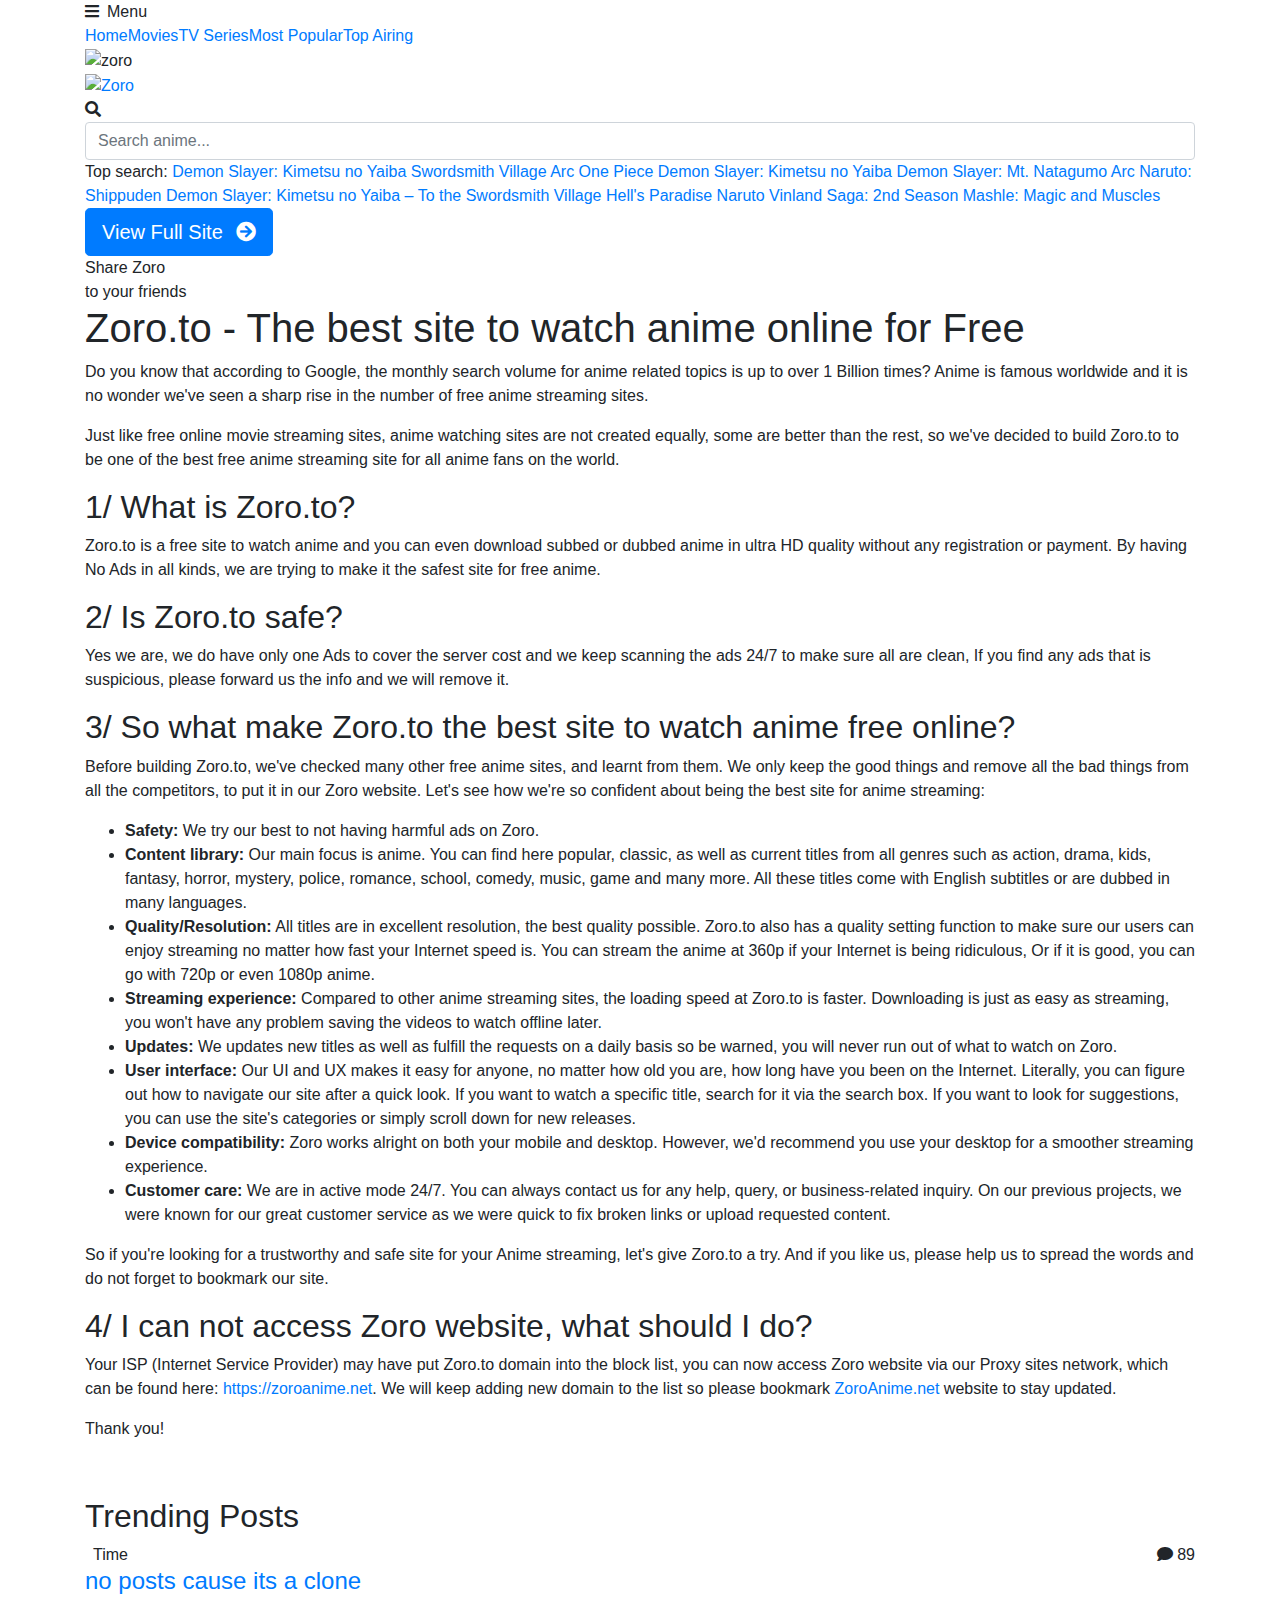
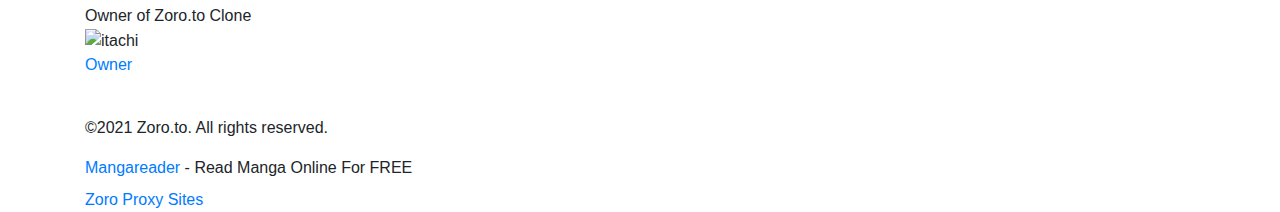
==== index.html @ 8fe85c3c "Create index.html" ====
<!DOCTYPE html>
<html lang="en"><head>
    <title>Watch Anime Online, Free Anime Streaming Online on Zoro.to Anime Website</title>
<meta http-equiv="Content-Type" content="text/html; charset=UTF-8">
<meta name="robots" content="index,follow">
<meta http-equiv="content-language" content="en">
<meta name="description" content="Zoro is a Free anime streaming website which you can watch English Subbed and Dubbed Anime online with No Account and Daily update. WATCH NOW!">
<meta name="keywords" content="anime to watch, watch anime,anime online, free anime online, online anime, anime streaming, stream anime online, english anime, english dubbed anime">
<meta property="og:type" content="website">
<meta property="og:url" content="https://zoro.to/">
<meta property="og:title" content="Watch Anime Online, Free Anime Streaming Online on Zoro.to Anime Website">
<meta property="og:image" content="https://zoro.to/images/capture.png">
<meta property="og:image:width" content="650">
<meta property="og:image:height" content="350">
<meta property="og:description" content="Zoro is a Free anime streaming website which you can watch English Subbed and Dubbed Anime online with No Account and Daily update. WATCH NOW!">
<meta name="viewport" content="width=device-width, initial-scale=1, minimum-scale=1, maximum-scale=1">
<meta name="apple-mobile-web-app-status-bar" content="#202125">
<meta name="theme-color" content="#202125">
<link rel="shortcut icon" href="/images/favicon.png?v=0.1" type="image/x-icon">
<link rel="apple-touch-icon" sizes="180x180" href="/apple-touch-icon.png">
<link rel="icon" type="image/png" sizes="32x32" href="/favicon-32x32.png">
<link rel="icon" type="image/png" sizes="16x16" href="/favicon-16x16.png">
<link rel="mask-icon" href="/safari-pinned-tab.svg" color="#5bbad5">
<meta name="msapplication-TileColor" content="#da532c">
<link rel="icon" sizes="192x192" href="/images/touch-icon-192x192.png?v=0.1">
<link rel="manifest" href="/manifest.json?v=0.2">
<!-- Google tag (gtag.js) -->
<script async="" src="https://www.googletagmanager.com/gtag/js?id=G-EQP67TWZDC"></script>
<script>
    window.dataLayer = window.dataLayer || [];
    function gtag(){dataLayer.push(arguments);}
    gtag('js', new Date());

    gtag('config', 'G-EQP67TWZDC');
</script>
<script type="application/ld+json">
    {
        "@context": "https://schema.org",
        "@type": "WebSite",
        "url": "https://zoro.to/",
        "potentialAction": {
            "@type": "SearchAction",
            "target": "https://zoro.to/search?keyword={keyword}",
            "query-input": "required name=keyword"
        }
    }
</script>
    <link rel="stylesheet" href="https://stackpath.bootstrapcdn.com/bootstrap/4.4.1/css/bootstrap.min.css">
    <link rel="stylesheet" href="https://use.fontawesome.com/releases/v5.3.1/css/all.css">
    <link rel="stylesheet" href="/css/home.css">
<script src="chrome-extension://njgehaondchbmjmajphnhlojfnbfokng/js/contentScripts/dom.js"></script><style type="text/css">
@font-face {
  font-weight: 400;
  font-style:  normal;
  font-family: circular;

  src: url('chrome-extension://liecbddmkiiihnedobmlmillhodjkdmb/fonts/CircularXXWeb-Book.woff2') format('woff2');
}

@font-face {
  font-weight: 700;
  font-style:  normal;
  font-family: circular;

  src: url('chrome-extension://liecbddmkiiihnedobmlmillhodjkdmb/fonts/CircularXXWeb-Bold.woff2') format('woff2');
}</style></head>
<body>
<div id="xwrapper">
    <!--Begin: Header-->
    <div id="xheader">
        <div class="container">
            <div id="xheader_browser">
                <div class="header-btn"><i class="fas fa-bars mr-2"></i>Menu</div>
            </div>
            <div id="xheader_menu">
                <ul class="nav header_menu-list">
                    <li class="nav-item"><a href="/home" title="Home">Home</a></li>
                    <li class="nav-item"><a href="/movie" title="Movies">Movies</a></li>
                    <li class="nav-item"><a href="/tv" title="TV Series">TV Series</a></li>
                    <li class="nav-item"><a href="/most-popular" title="Most Popular">Most Popular</a></li>
                    <li class="nav-item"><a href="/top-airing" title="Top Airing">Top Airing</a></li>
                </ul>
                <div class="clearfix"></div>
            </div>
            <div class="clearfix"></div>
        </div>
    </div>
    <!--End: Header-->
    <!--Begin: Main-->
    <div id="xmain-wrapper">
        <div id="mw-top">
            <div class="container">
                <div class="mwt-content">
                    <div class="mwt-icon"><img src="/images/zoro-min.png" alt="zoro"></div>
                    <div class="mwh-logo">
                        <a href="/home" class="mwh-logo-div">
                            <img src="/images/logo.png" alt="Zoro">
                        </a>
                        <div class="clearfix"></div>
                    </div>
                    <div id="xsearch" class="home-search">
                        <div class="search-content">
                            <form action="/search" autocomplete="off" id="search-form">
                                <div class="search-submit">
                                    <div class="search-icon btn-search"><i class="fa fa-search"></i></div>
                                </div>
                                <input type="text" class="form-control search-input" name="keyword" placeholder="Search anime..." required="">
                            </form>
                        </div>
                        <div class="xhashtag">
                            <span class="title">Top search:</span>
                            
                                <a href="/search?keyword=Demon%20Slayer%3A%20Kimetsu%20no%20Yaiba%20Swordsmith%20Village%20Arc" class="item">Demon Slayer: Kimetsu no Yaiba Swordsmith Village Arc</a>
                            
                                <a href="/search?keyword=One%20Piece" class="item">One Piece</a>
                            
                                <a href="/search?keyword=Demon%20Slayer%3A%20Kimetsu%20no%20Yaiba" class="item">Demon Slayer: Kimetsu no Yaiba</a>
                            
                                <a href="/search?keyword=Demon%20Slayer%3A%20Mt.%20Natagumo%20Arc" class="item">Demon Slayer: Mt. Natagumo Arc</a>
                            
                                <a href="/search?keyword=Naruto%3A%20Shippuden" class="item">Naruto: Shippuden</a>
                            
                                <a href="/search?keyword=Demon%20Slayer%3A%20Kimetsu%20no%20Yaiba%20%E2%80%93%20To%20the%20Swordsmith%20Village" class="item">Demon Slayer: Kimetsu no Yaiba – To the Swordsmith Village</a>
                            
                                <a href="/search?keyword=Hell's%20Paradise" class="item">Hell's Paradise</a>
                            
                                <a href="/search?keyword=Naruto" class="item">Naruto</a>
                            
                                <a href="/search?keyword=Vinland%20Saga%3A%202nd%20Season" class="item">Vinland Saga: 2nd Season</a>
                            
                                <a href="/search?keyword=Mashle%3A%20Magic%20and%20Muscles" class="item">Mashle: Magic and Muscles</a>
                            
                        </div>
                        <div class="clearfix"></div>
                    </div>
                </div>
            </div>
        </div>
        <div class="mw-body">
            <div class="container">
                <div id="action-button">
                    <a href="/home" class="btn btn-lg btn-radius btn-primary">View Full Site <i class="fas fa-arrow-circle-right ml-2"></i></a>
                </div>
                <div class="share-buttons share-buttons-detail">
                    <div class="share-buttons-block">
                        <div class="share-icon"></div>
                        <div class="sbb-title">
                            <span>Share Zoro</span>
                            <p class="mb-0">to your friends</p>
                        </div>
                        <div class="sbb-social">
                            <div class="addthis_inline_share_toolbox"></div>
                        </div>
                        <div class="clearfix"></div>
                    </div>
                </div>
                <div class="mwb-2col">
                    <div class="mwb-left">
                        <h1 class="mw-heading">Zoro.to - The best site to watch anime online for Free</h1>
                        <p>Do you know that according to Google, the monthly search volume for anime related topics is
                            up to over 1 Billion times? Anime is famous worldwide and it is no wonder we've seen a sharp
                            rise in the number of free anime streaming sites.</p>
                        <p>Just like free online movie streaming sites, anime watching sites are not created equally,
                            some are better than the rest, so we've decided to build Zoro.to to be one of the best free
                            anime streaming site for all anime fans on the world.</p>
                        <h2>1/ What is Zoro.to?</h2>
                        <p>Zoro.to is a free site to watch anime and you can even download subbed or dubbed anime in
                            ultra HD quality without any registration or payment. By having No Ads in all kinds, we are
                            trying to make it the safest site for free anime.</p>
                        <h2>2/ Is Zoro.to safe?</h2>
                        <p>Yes we are, we do have only one Ads to cover the server cost and we keep scanning the ads
                            24/7 to make sure all are clean, If you find any ads that is suspicious, please forward us
                            the info and we will remove it.</p>
                        <h2>3/ So what make Zoro.to the best site to watch anime free online?</h2>
                        <p>Before building Zoro.to, we've checked many other free anime sites, and learnt from them. We
                            only keep the good things and remove all the bad things from all the competitors, to put it
                            in our Zoro website. Let's see how we're so confident about being the best site for anime
                            streaming:</p>
                        <ul>
                            <li><strong>Safety:</strong> We try our best to not having harmful ads on Zoro.
                            </li>
                            <li><strong>Content library:</strong> Our main focus is anime. You can find here popular,
                                classic, as well as current titles from all genres such as action, drama, kids, fantasy,
                                horror, mystery, police, romance, school, comedy, music, game and many more. All these
                                titles come with English subtitles or are dubbed in many languages.
                            </li>
                            <li><strong>Quality/Resolution:</strong> All titles are in excellent resolution, the best
                                quality possible. Zoro.to also has a quality setting function to make sure our users can
                                enjoy streaming no matter how fast your Internet speed is. You can stream the anime at
                                360p if your Internet is being ridiculous, Or if it is good, you can go with 720p or
                                even 1080p anime.
                            </li>
                            <li><strong>Streaming experience:</strong> Compared to other anime streaming sites, the
                                loading speed at Zoro.to is faster. Downloading is just as easy as streaming, you won't
                                have any problem saving the videos to watch offline later.
                            </li>
                            <li><strong>Updates:</strong> We updates new titles as well as fulfill the requests on a
                                daily basis so be warned, you will never run out of what to watch on Zoro.
                            </li>
                            <li><strong>User interface:</strong> Our UI and UX makes it easy for anyone, no matter how
                                old you are, how long have you been on the Internet. Literally, you can figure out how
                                to navigate our site after a quick look. If you want to watch a specific title, search
                                for it via the search box. If you want to look for suggestions, you can use the site's
                                categories or simply scroll down for new releases.
                            </li>
                            <li><strong>Device compatibility:</strong> Zoro works alright on both your mobile and
                                desktop. However, we'd recommend you use your desktop for a smoother streaming
                                experience.
                            </li>
                            <li><strong>Customer care:</strong> We are in active mode 24/7. You can always contact us
                                for any help, query, or business-related inquiry. On our previous projects, we were
                                known for our great customer service as we were quick to fix broken links or upload
                                requested content.
                            </li>
                        </ul>
                        <p>So if you're looking for a trustworthy and safe site for your Anime streaming, let's give
                            Zoro.to a try. And if you like us, please help us to spread the words and do not forget to
                            bookmark our site.</p>
                        <h2>4/ I can not access Zoro website, what should I do?</h2>
                        <p>Your ISP (Internet Service Provider) may have put Zoro.to domain into the block list, you can
                            now access Zoro website via our Proxy sites network, which can be found here:
                            <a class="highlight" href="https://zoroanime.net" target="_blank">https://zoroanime.net</a>. We will keep adding new domain to the list so please bookmark
                            <a href="https://zoroanime.net" target="_blank">ZoroAnime.net</a> website to stay updated.</p>
                        <p>Thank you!</p>
                        <p>&nbsp;</p>
                    </div>
                    <div class="mwb-right">
                        <div class="zr-connect zr-connect-list">
                            <h2 class="heading-news">Trending Posts</h2>
                            <div class="connecting-list">
                                
<div class="item">
    <div class="gi-top d-flex justify-content-between align-items-center">
        <div class="ztag">
            
            <div class="time d-inline"><span><i class="dot mr-2"></i>Time</span></div>
        </div>
        <div class="gi-stats d-flex align-items-center">
            <div class="ml-4"><i class="fas fa-comment mr-1"></i>89</div>
        </div>
    </div>
    <h4 class="item-name"><a href="" title="do you think i like zoro or itachi more">no posts cause its a clone</a></h4>
    <div class="subject">
        <div>Owner of Zoro.to Clone</div>
    </div>
    <div class="cn-owner">
        <div class="profile-avatar">
            <img src="https://avatarfiles.alphacoders.com/336/336672.png" alt="itachi">
        </div>
        

    <a href="" target="_blank" class="user-name">Owner</a>
    

    </div>
</div>











                            </div>
                            <div class="d-block">
                                <a href="/community/board" class="btn btn-sm py-2 btn-block btn-radius btn-blank text-white" style="background-color: rgba(255,255,255,.1);">Read more</a>
                            </div>
                        </div>
                    </div>
                    <div class="clearfix"></div>
                </div>
            </div>
        </div>
    </div>
    <!--End: Main-->
    <!--Begin: Footer-->
    <div id="xfooter-about">
        <div class="container">
            <p class="copyright">©2021 Zoro.to. All rights reserved.</p>
            <p class="mb-0 mt-2"><a href="https://mangareader.to" target="_blank">Mangareader</a> - Read Manga
                Online For FREE</p>
            <p class="mb-0 mt-2"><a href="https://zoroanime.net" target="_blank" title="Zoro Proxy Sites">Zoro Proxy
                    Sites</a></p>
        </div>
    </div>
    <!--End: Footer-->
</div>
<script type="text/javascript" src="https://ajax.googleapis.com/ajax/libs/jquery/3.3.1/jquery.min.js"></script>
<script type="text/javascript" src="https://maxcdn.bootstrapcdn.com/bootstrap/4.1.3/js/bootstrap.min.js"></script>
<script type="text/javascript" src="//s7.addthis.com/js/300/addthis_widget.js#pubid=ra-6086e5df0640b767"></script>
<script>
    if ('serviceWorker' in navigator) {
        window.addEventListener('load', function () {
            navigator.serviceWorker.register('/sw.js?v=0.4');
        });
    }
    $(document).ready(function () {
        $("#xheader_browser").click(function (e) {
            $("#xheader_menu, #xheader_browser").toggleClass("active");
        });
        $('.btn-search').click(function () {
            if ($('.search-input').val().trim() !== "") {
                $('#search-form').submit();
            }
        });
    });


</body>
</html>
</script><div id="loom-companion-mv3" ext-id="liecbddmkiiihnedobmlmillhodjkdmb"><section id="shadow-host-companion"></section></div><audio class="audio-output" style="display: none;"></audio><div id="volume-booster-visusalizer">
                    <div class="sound">
                        <div class="sound-icon"></div>
                        <div class="sound-wave sound-wave_one"></div>
                        <div class="sound-wave sound-wave_two"></div>
                        <div class="sound-wave sound-wave_three"></div>
                    </div>
                    <div class="segments-box">
                        <div data-range="1-20" class="segment"><span></span></div>
                        <div data-range="21-40" class="segment"><span></span></div>
                        <div data-range="41-60" class="segment"><span></span></div>
                        <div data-range="61-80" class="segment"><span></span></div>
                        <div data-range="81-100" class="segment"><span></span></div>
                    </div>
                </div></body></html>
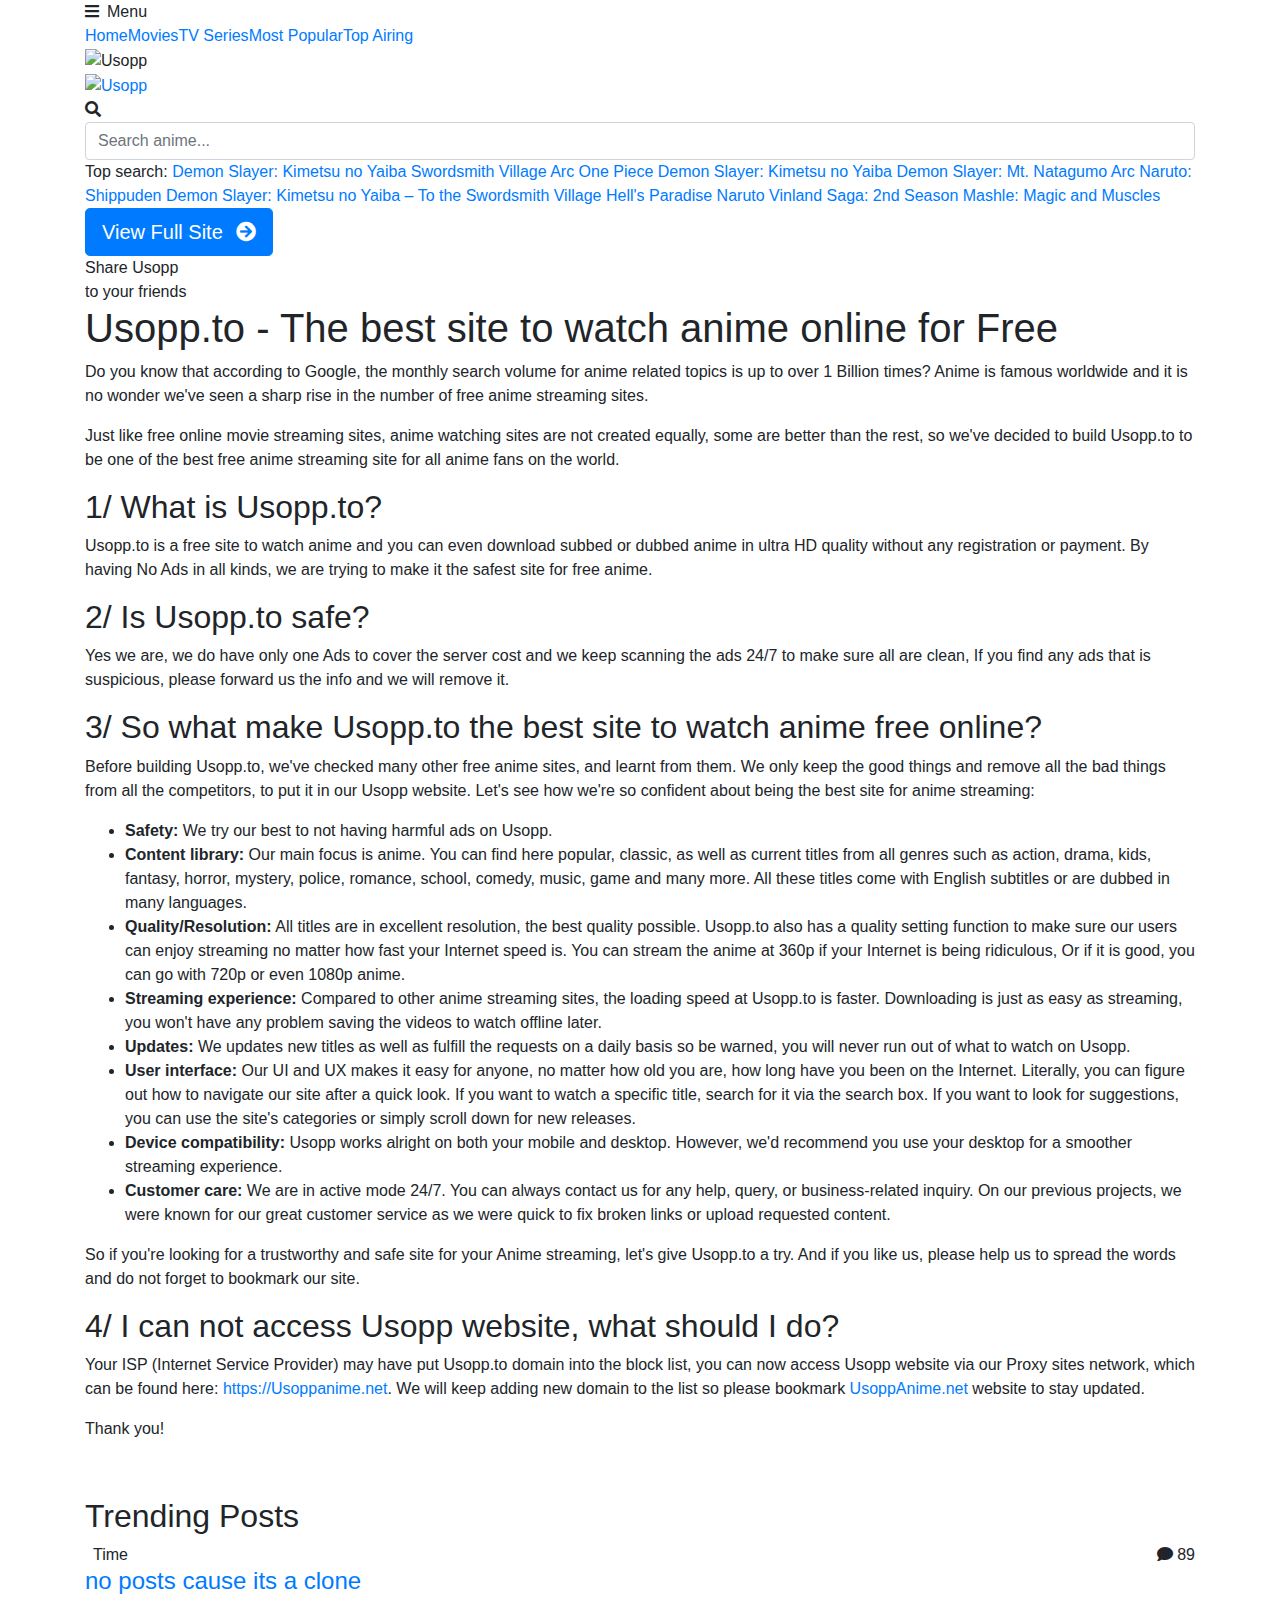
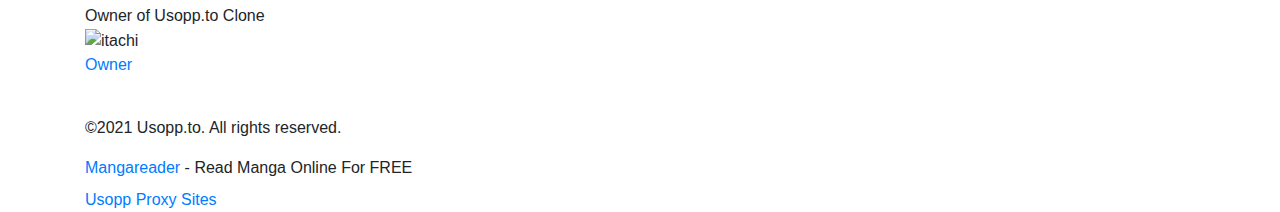
==== commit 930eb74f: "Update index.html" ====
--- a/index.html
+++ b/index.html
@@ -3,19 +3,19 @@
 
 <!DOCTYPE html>
 <html lang="en"><head>
-    <title>Watch Anime Online, Free Anime Streaming Online on Zoro.to Anime Website</title>
+    <title>Watch Anime Online, Free Anime Streaming Online on Usopp.to Anime Website</title>
 <meta http-equiv="Content-Type" content="text/html; charset=UTF-8">
 <meta name="robots" content="index,follow">
 <meta http-equiv="content-language" content="en">
-<meta name="description" content="Zoro is a Free anime streaming website which you can watch English Subbed and Dubbed Anime online with No Account and Daily update. WATCH NOW!">
+<meta name="description" content="Usopp is a Free anime streaming website which you can watch English Subbed and Dubbed Anime online with No Account and Daily update. WATCH NOW!">
 <meta name="keywords" content="anime to watch, watch anime,anime online, free anime online, online anime, anime streaming, stream anime online, english anime, english dubbed anime">
 <meta property="og:type" content="website">
-<meta property="og:url" content="https://zoro.to/">
-<meta property="og:title" content="Watch Anime Online, Free Anime Streaming Online on Zoro.to Anime Website">
-<meta property="og:image" content="https://zoro.to/images/capture.png">
+<meta property="og:url" content="https://Usopp.to/">
+<meta property="og:title" content="Watch Anime Online, Free Anime Streaming Online on Usopp.to Anime Website">
+<meta property="og:image" content="https://Usopp.to/images/capture.png">
 <meta property="og:image:width" content="650">
 <meta property="og:image:height" content="350">
-<meta property="og:description" content="Zoro is a Free anime streaming website which you can watch English Subbed and Dubbed Anime online with No Account and Daily update. WATCH NOW!">
+<meta property="og:description" content="Usopp is a Free anime streaming website which you can watch English Subbed and Dubbed Anime online with No Account and Daily update. WATCH NOW!">
 <meta name="viewport" content="width=device-width, initial-scale=1, minimum-scale=1, maximum-scale=1">
 <meta name="apple-mobile-web-app-status-bar" content="#202125">
 <meta name="theme-color" content="#202125">
@@ -40,10 +40,10 @@
     {
         "@context": "https://schema.org",
         "@type": "WebSite",
-        "url": "https://zoro.to/",
+        "url": "https://usopp.netlify.app",
         "potentialAction": {
             "@type": "SearchAction",
-            "target": "https://zoro.to/search?keyword={keyword}",
+            "target": "https://usopp.netlify.app/search?keyword={keyword}",
             "query-input": "required name=keyword"
         }
     }
@@ -94,10 +94,10 @@
         <div id="mw-top">
             <div class="container">
                 <div class="mwt-content">
-                    <div class="mwt-icon"><img src="/images/zoro-min.png" alt="zoro"></div>
+                    <div class="mwt-icon"><img src="/images/Usopp-min.png" alt="Usopp"></div>
                     <div class="mwh-logo">
                         <a href="/home" class="mwh-logo-div">
-                            <img src="/images/logo.png" alt="Zoro">
+                            <img src="/images/logo.png" alt="Usopp">
                         </a>
                         <div class="clearfix"></div>
                     </div>
@@ -148,7 +148,7 @@
                     <div class="share-buttons-block">
                         <div class="share-icon"></div>
                         <div class="sbb-title">
-                            <span>Share Zoro</span>
+                            <span>Share Usopp</span>
                             <p class="mb-0">to your friends</p>
                         </div>
                         <div class="sbb-social">
@@ -159,28 +159,28 @@
                 </div>
                 <div class="mwb-2col">
                     <div class="mwb-left">
-                        <h1 class="mw-heading">Zoro.to - The best site to watch anime online for Free</h1>
+                        <h1 class="mw-heading">Usopp.to - The best site to watch anime online for Free</h1>
                         <p>Do you know that according to Google, the monthly search volume for anime related topics is
                             up to over 1 Billion times? Anime is famous worldwide and it is no wonder we've seen a sharp
                             rise in the number of free anime streaming sites.</p>
                         <p>Just like free online movie streaming sites, anime watching sites are not created equally,
-                            some are better than the rest, so we've decided to build Zoro.to to be one of the best free
+                            some are better than the rest, so we've decided to build Usopp.to to be one of the best free
                             anime streaming site for all anime fans on the world.</p>
-                        <h2>1/ What is Zoro.to?</h2>
-                        <p>Zoro.to is a free site to watch anime and you can even download subbed or dubbed anime in
+                        <h2>1/ What is Usopp.to?</h2>
+                        <p>Usopp.to is a free site to watch anime and you can even download subbed or dubbed anime in
                             ultra HD quality without any registration or payment. By having No Ads in all kinds, we are
                             trying to make it the safest site for free anime.</p>
-                        <h2>2/ Is Zoro.to safe?</h2>
+                        <h2>2/ Is Usopp.to safe?</h2>
                         <p>Yes we are, we do have only one Ads to cover the server cost and we keep scanning the ads
                             24/7 to make sure all are clean, If you find any ads that is suspicious, please forward us
                             the info and we will remove it.</p>
-                        <h2>3/ So what make Zoro.to the best site to watch anime free online?</h2>
-                        <p>Before building Zoro.to, we've checked many other free anime sites, and learnt from them. We
+                        <h2>3/ So what make Usopp.to the best site to watch anime free online?</h2>
+                        <p>Before building Usopp.to, we've checked many other free anime sites, and learnt from them. We
                             only keep the good things and remove all the bad things from all the competitors, to put it
-                            in our Zoro website. Let's see how we're so confident about being the best site for anime
+                            in our Usopp website. Let's see how we're so confident about being the best site for anime
                             streaming:</p>
                         <ul>
-                            <li><strong>Safety:</strong> We try our best to not having harmful ads on Zoro.
+                            <li><strong>Safety:</strong> We try our best to not having harmful ads on Usopp.
                             </li>
                             <li><strong>Content library:</strong> Our main focus is anime. You can find here popular,
                                 classic, as well as current titles from all genres such as action, drama, kids, fantasy,
@@ -188,17 +188,17 @@
                                 titles come with English subtitles or are dubbed in many languages.
                             </li>
                             <li><strong>Quality/Resolution:</strong> All titles are in excellent resolution, the best
-                                quality possible. Zoro.to also has a quality setting function to make sure our users can
+                                quality possible. Usopp.to also has a quality setting function to make sure our users can
                                 enjoy streaming no matter how fast your Internet speed is. You can stream the anime at
                                 360p if your Internet is being ridiculous, Or if it is good, you can go with 720p or
                                 even 1080p anime.
                             </li>
                             <li><strong>Streaming experience:</strong> Compared to other anime streaming sites, the
-                                loading speed at Zoro.to is faster. Downloading is just as easy as streaming, you won't
+                                loading speed at Usopp.to is faster. Downloading is just as easy as streaming, you won't
                                 have any problem saving the videos to watch offline later.
                             </li>
                             <li><strong>Updates:</strong> We updates new titles as well as fulfill the requests on a
-                                daily basis so be warned, you will never run out of what to watch on Zoro.
+                                daily basis so be warned, you will never run out of what to watch on Usopp.
                             </li>
                             <li><strong>User interface:</strong> Our UI and UX makes it easy for anyone, no matter how
                                 old you are, how long have you been on the Internet. Literally, you can figure out how
@@ -206,7 +206,7 @@
                                 for it via the search box. If you want to look for suggestions, you can use the site's
                                 categories or simply scroll down for new releases.
                             </li>
-                            <li><strong>Device compatibility:</strong> Zoro works alright on both your mobile and
+                            <li><strong>Device compatibility:</strong> Usopp works alright on both your mobile and
                                 desktop. However, we'd recommend you use your desktop for a smoother streaming
                                 experience.
                             </li>
@@ -217,13 +217,13 @@
                             </li>
                         </ul>
                         <p>So if you're looking for a trustworthy and safe site for your Anime streaming, let's give
-                            Zoro.to a try. And if you like us, please help us to spread the words and do not forget to
+                            Usopp.to a try. And if you like us, please help us to spread the words and do not forget to
                             bookmark our site.</p>
-                        <h2>4/ I can not access Zoro website, what should I do?</h2>
-                        <p>Your ISP (Internet Service Provider) may have put Zoro.to domain into the block list, you can
-                            now access Zoro website via our Proxy sites network, which can be found here:
-                            <a class="highlight" href="https://zoroanime.net" target="_blank">https://zoroanime.net</a>. We will keep adding new domain to the list so please bookmark
-                            <a href="https://zoroanime.net" target="_blank">ZoroAnime.net</a> website to stay updated.</p>
+                        <h2>4/ I can not access Usopp website, what should I do?</h2>
+                        <p>Your ISP (Internet Service Provider) may have put Usopp.to domain into the block list, you can
+                            now access Usopp website via our Proxy sites network, which can be found here:
+                            <a class="highlight" href="https://Usoppanime.net" target="_blank">https://Usoppanime.net</a>. We will keep adding new domain to the list so please bookmark
+                            <a href="https://Usoppanime.net" target="_blank">UsoppAnime.net</a> website to stay updated.</p>
                         <p>Thank you!</p>
                         <p>&nbsp;</p>
                     </div>
@@ -242,9 +242,9 @@
             <div class="ml-4"><i class="fas fa-comment mr-1"></i>89</div>
         </div>
     </div>
-    <h4 class="item-name"><a href="" title="do you think i like zoro or itachi more">no posts cause its a clone</a></h4>
+    <h4 class="item-name"><a href="" title="do you think i like Usopp or itachi more">no posts cause its a clone</a></h4>
     <div class="subject">
-        <div>Owner of Zoro.to Clone</div>
+        <div>Owner of Usopp.to Clone</div>
     </div>
     <div class="cn-owner">
         <div class="profile-avatar">
@@ -283,10 +283,10 @@
     <!--Begin: Footer-->
     <div id="xfooter-about">
         <div class="container">
-            <p class="copyright">©2021 Zoro.to. All rights reserved.</p>
+            <p class="copyright">©2021 Usopp.to. All rights reserved.</p>
             <p class="mb-0 mt-2"><a href="https://mangareader.to" target="_blank">Mangareader</a> - Read Manga
                 Online For FREE</p>
-            <p class="mb-0 mt-2"><a href="https://zoroanime.net" target="_blank" title="Zoro Proxy Sites">Zoro Proxy
+            <p class="mb-0 mt-2"><a href="https://Usoppanime.net" target="_blank" title="Usopp Proxy Sites">Usopp Proxy
                     Sites</a></p>
         </div>
     </div>
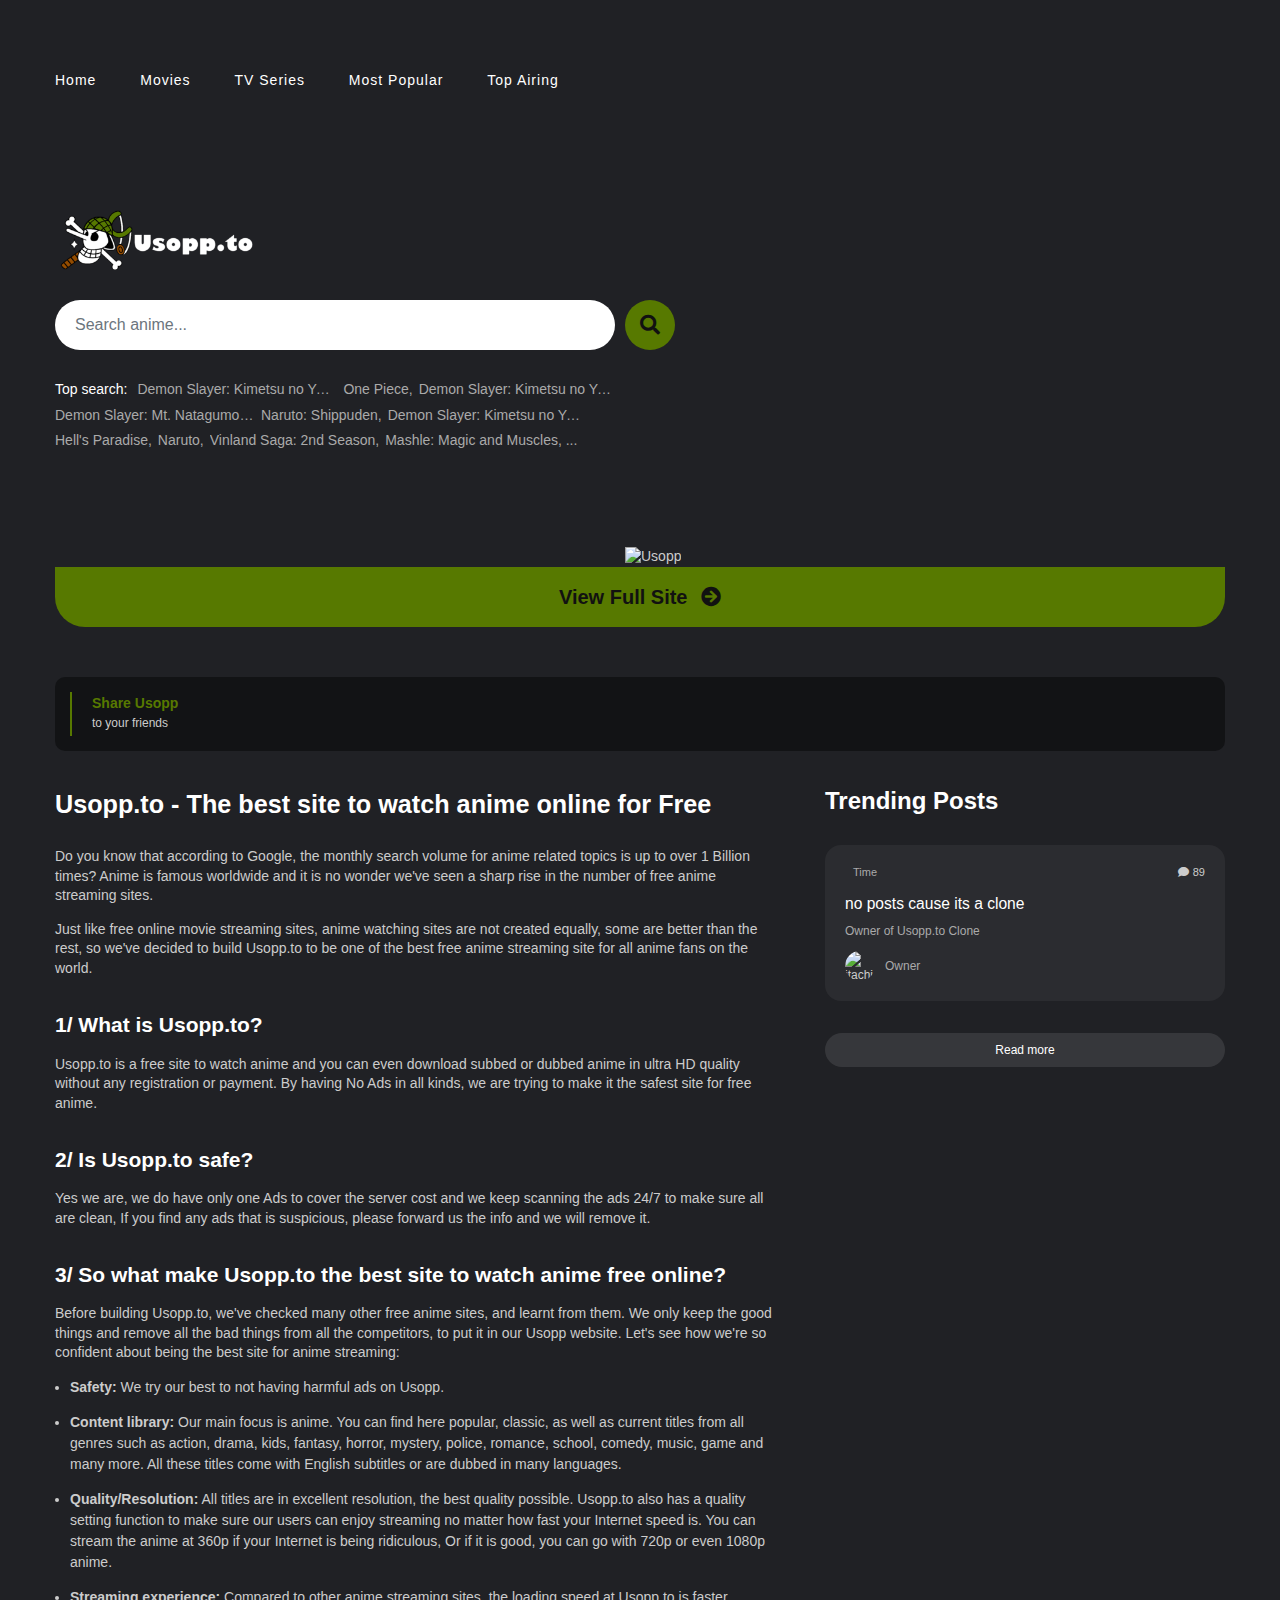
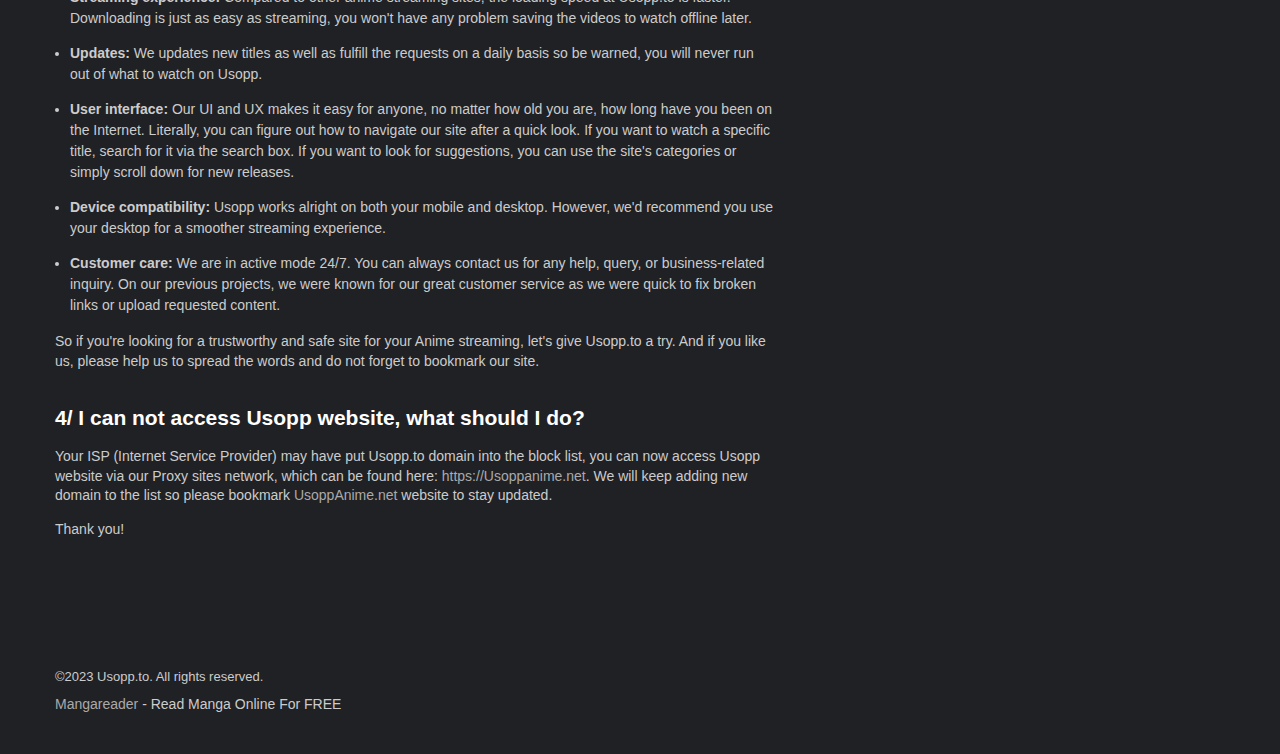
==== commit cd0324d4: "Update index.html" ====
--- a/index.html
+++ b/index.html
@@ -283,11 +283,9 @@
     <!--Begin: Footer-->
     <div id="xfooter-about">
         <div class="container">
-            <p class="copyright">©2021 Usopp.to. All rights reserved.</p>
+            <p class="copyright">©2023 Usopp.to. All rights reserved.</p>
             <p class="mb-0 mt-2"><a href="https://mangareader.to" target="_blank">Mangareader</a> - Read Manga
                 Online For FREE</p>
-            <p class="mb-0 mt-2"><a href="https://Usoppanime.net" target="_blank" title="Usopp Proxy Sites">Usopp Proxy
-                    Sites</a></p>
         </div>
     </div>
     <!--End: Footer-->
--- a/css/home.css
+++ b/css/home.css
@@ -0,0 +1,206 @@
+@charset "utf-8";
+@import url('https://web.archive.org/web/20220428123450cs_/https://fonts.googleapis.com/css2?family=Montserrat:wght@300;400;500;600;700&display=swap');
+/* CSS Document */
+html{position: relative;}
+body{ background: #202125; font-family: "Montserrat", Arial; color: #ccc; font-size: 14px; line-height: 1.4em; font-weight: 400; padding: 0; margin: 0; -webkit-text-size-adjust: none;}
+a{outline:none; -moz-outline: none; color: #aaa}
+a:hover{color: #577900; text-decoration: none}
+button, .btn{ border: none !important;}
+.btn-sm{font-size: 12px;}
+.btn-radius{border-radius: 30px;}
+.btn-highlight{font-weight: 600; color: #577900; font-size: 1.2em; position: relative; padding-left: 50px; display: inline-block}
+.btn-highlight img{width: 40px; height: auto; position: absolute; top: 0; left: 0;}
+.ulclear{list-style: none; padding: 0;}
+.container{max-width: 1200px !important; width: 100% !important;}
+#xwrapper{ width: 100%; position: relative;}
+#xheader{padding: 0; margin-top: 50px; position: relative;}
+#xheader #xlogo{display: block; height: 40px; margin: 10px 0; float: left;}
+#xheader #xlogo img{height: 100%; width: auto; float: left; margin-right: 10px;}
+#xheader #xlogo span{line-height: 40px; font-size: 20px; font-weight: 600; color: #577900 !important;}
+#xheader_menu{width: 100%; border-radius: 30px 30px 0 0;}
+#xheader_menu .container{position: relative;}
+#xheader_menu ul.header_menu-list{ list-style: none; padding: 0; display: block; }
+#xheader_menu ul.header_menu-list .nav-item{ display: inline-block; margin: 0 40px 0 0; position: relative;}
+#xheader_menu ul.header_menu-list .nav-item>a{ height: 60px; line-height: 60px; display: block; margin: 0; padding: 0; color: #fff; font-size: 14px; font-weight: 500; letter-spacing: 1px;}
+#xheader_menu ul.header_menu-list .nav-item>a:hover{ color: #577900;}
+#xheader_browser{float: left; height: 60px; position: relative; margin: 0 20px 0 0; display: none}
+#xheader_browser .header-btn{height: 34px; cursor: pointer; margin: 13px 0; line-height: 34px; padding: 0 12px; font-size: 12px; border-radius: 3px; color: #fff;}
+#xheader_browser.active .header-btn{ color: #577900;}
+/* footer */
+#xfooter-about{padding: 0 0 40px; margin-top: 80px;}
+#xfooter-about .about-text{ max-width: 800px; margin: 0 0 20px; line-height: 1.6em; font-size: 12px; opacity: .4}
+#xfooter-about .copyright{margin-bottom: 0 !important; font-size: 13px;}
+/* page */
+
+#mw-top{ padding: 0; margin: 0; position: relative; z-index: 3; background-image: url("/web/20220428123450im_/https://zoro.to/images/zoro-bg.jpg"); background-position: 50% 25%; background-size: cover;}
+#mw-top:before{ content: ""; position: absolute; top: 0; left: 0; right: 0; bottom: 0; background: rgb(32,33,37);
+	background: -moz-linear-gradient(180deg, rgba(32,33,37,1) 0%, rgba(32,33,37,0) 64%);
+	background: -webkit-linear-gradient(180deg, rgba(32,33,37,1) 0%, rgba(32,33,37,0) 64%);
+	background: linear-gradient(180deg, rgba(32,33,37,1) 0%, rgba(32,33,37,0) 64%);
+	filter: progid:DXImageTransform.Microsoft.gradient(startColorstr="#202125",endColorstr="#202125",GradientType=1); }
+#mw-top .mwt-content{ padding: 100px 0 100px;padding-right: 550px; position: relative}
+#mw-top .mwt-content .mwt-icon{position: absolute; right: 0px; bottom: 0; width: 600px;}
+#mw-top .mwt-content .mwt-icon img{width: 100%; height: auto;}
+#mw-top .mwh-logo{ margin-bottom: 30px;}
+#mw-top .mwh-logo .mwh-logo-div{ display: inline-block}
+#mw-top .mwh-logo .mwh-logo-div img{height: 60px; width: auto;}
+.mw-heading{font-size: 1.8em; font-weight: 600; margin: 0 0 1em; color: #fff; line-height: 1.4em}
+#mw-top .mw-sitename{font-size: 28px; font-weight: 700; text-align: center; color: #577900; margin: 0 0 10px 0}
+#mw-top .mw-heading-second{font-size: 20px; font-weight: 600; position: relative; padding-left: 30px; margin: 0 0 15px;}
+#mw-top .mw-heading-second:before{content: ""; width: 10px; height: 10px; border-radius: 50%; background: #577900; left: 0; position: absolute; top: 8px;}
+.xhashtag span.title{font-weight: 500; color: #fff; margin-right: 10px; float: left;}
+.xhashtag .item{margin: 0 6px 6px 0; display: block; max-width: 200px; overflow: hidden; text-overflow: ellipsis; white-space: nowrap; float: left;}
+.xhashtag .item:after{content: ","}
+.xhashtag .item:last-of-type:after{content: ", ..."}
+#action-button{margin-bottom: 50px; background: #577900; border-radius: 0 0 30px 30px;}
+#action-button .btn{display: block; border-radius: 0; padding: 15px 20px; font-weight: 600; background: none !important; color: #111 !important; border: none !important; box-shadow: none !important;}
+#xsearch.home-search{display: block !important; margin: 10px 0; padding: 0 !important; width: 100%; background: none !important; position: relative !important; top: auto !important; left: auto !important; right: auto !important; bottom: auto !important;}
+#xsearch.home-search .search-input{height: 50px; font-weight: 400; border-radius: 30px; padding-left: 20px; padding-right: 20px; font-size: 16px; border: none !important;}
+#xsearch.home-search .search-content .search-submit{height: 50px; text-align: center; position: absolute; top: 0; right: 0; bottom: 0; cursor: pointer; display: inline-block; width: 50px; background: #577900; border-radius: 30px;}
+#xsearch.home-search .search-content .search-submit .search-icon i{color: #111; font-size: 20px; line-height: 50px;}
+#xsearch.home-search .search-content{position: relative; padding-right: 60px; margin-bottom: 30px;}
+.mw-buttons .btn-primary{font-weight: 600; background: #577900 !important; color: #111 !important; padding: 15px 30px; transition: all .2s ease 0s; -webkit-transition: all .2s ease 0s; -moz-transition: all .2s ease 0s;}
+.mw-buttons .btn-primary:hover{transform: scale(1.1); box-shadow: 0 0 20px rgba(97,222,86,.6) !important;}
+.mw-body .mwb-left{font-size: 14px; line-height: 1.5em;}
+.mw-body .mwb-left p{line-height: 1.4em; margin-bottom: 1em;}
+.mw-body .mwb-left ul{padding-left: 15px;}
+.mw-body .mwb-left ul li{margin-bottom: 1em;}
+.mw-body .mwb-left h2{font-size: 1.5em; margin-top: 1.5em; font-weight: 600; line-height: 1.4em; margin-bottom: 15px; color: #fff;}
+.mw-body .mwb-left h3{font-size: 1.2em; margin-top: 1.5em; font-weight: 600; line-height: 1.4em; margin-bottom: 15px; color: #fff;}
+.mwb-left{ float: left; width: calc(100% - 450px);}
+.mwb-right{ float: right; width: 400px;}
+.zr-news .item .zr-news-thumb{width: 100%; padding-bottom: 56%; position: relative; overflow: hidden; display: inline-block; margin-bottom: 10px;}
+.zr-news .item .zr-news-thumb img{position: absolute; top: 0; left: 0; right: 0; bottom: 0; width: 100%; height: 100%; object-fit: cover}
+.zr-news .item .zrn-title{ color: #fff;}
+.zr-news .item .zrn-title:hover{ color: #577900;}
+.zr-news .item .zrn-title .news-title{font-size: 16px; line-height: 1.4em; margin: 0 0 10px; display: -webkit-box; -webkit-line-clamp: 2; -webkit-box-orient: vertical; overflow: hidden;}
+.zr-news .item .description{display: -webkit-box; -webkit-line-clamp: 3; -webkit-box-orient: vertical; overflow: hidden;}
+.zr-news.zr-news-list{padding: 0px 20px 50px;  background: rgb(65,66,72);
+	background: -moz-linear-gradient(180deg, rgba(65,66,72,0) 0%, rgba(65,66,72,1) 30%, rgba(65,66,72,1) 70%, rgba(65,66,72,0.050840404521183435) 100%);
+	background: -webkit-linear-gradient(180deg, rgba(65,66,72,0) 0%, rgba(65,66,72,1) 30%, rgba(65,66,72,1) 70%, rgba(65,66,72,0.050840404521183435) 100%);
+	background: linear-gradient(180deg, rgba(65,66,72,0) 0%, rgba(65,66,72,1) 30%, rgba(65,66,72,1) 70%, rgba(65,66,72,0.050840404521183435) 100%);
+	filter: progid:DXImageTransform.Microsoft.gradient(startColorstr="#414248",endColorstr="#414248",GradientType=1); }
+.zr-news.zr-news-list .item{ margin-bottom: 20px; position: relative; padding-left: 135px; min-height: 88px;}
+.zr-news.zr-news-list .item .news-title{font-size: 14px; margin-bottom: 5px;}
+.zr-news.zr-news-list .item .zr-news-thumb{ position: absolute; top: 0; left: 0; width: 120px; padding-bottom: 82px;}
+.zr-news.zr-news-list .item .description{-webkit-line-clamp: 2; font-size: 13px;}
+.zr-news.zr-news-list .item.item-more{min-height: auto; padding: 0; margin: 0;}
+.zr-news.zr-news-list .item.item-more .btn-sm{padding: 10px 10px; background: #5c5d63; color: #fff;}
+.heading-news{font-size: 24px; color: #fff; font-weight: 600; margin: 0 0 30px;}
+.mw-keywords{margin-bottom: 30px; display: block; overflow: hidden}
+.mw-keywords .mwk-item{display: block; float: left; color: #696a71; margin: 0 5px 5px 0; padding: 4px 6px; background: #33343c; border-radius: 3px; white-space: nowrap; text-overflow: ellipsis; overflow: hidden; max-width: 180px;}
+.mw-keywords .mwk-item i{display: inline; font-size: 11px; line-height: 12px;}
+.mw-keywords .mwk-item:hover{color: #fff; background: #5c5d63;}
+.mw-keywords .mwk-item .anime-title{font-size: 12px; line-height: 1.2em; margin: 0; display: inline}
+.share-buttons{display: inline-block; width: 100%; margin-bottom: 30px; background-color: #121315; border-radius: 10px}
+.share-buttons .share-buttons-block{ padding: 15px; position: relative;}
+.share-buttons .share-buttons-block .share-icon{display: none;}
+.share-buttons .share-buttons-block .sbb-title{ display: block; font-size: 12px; float: left; padding: 2px 0 2px 20px; border-left: 2px solid #577900; margin-right: 20px; position: relative;}
+.share-buttons .share-buttons-block .sbb-title span{font-weight: 600; font-size: 14px; color: #577900;}
+.share-buttons .share-buttons-block .sbb-social{ float: left; clear: none !important;}
+.share-buttons .share-buttons-block .at-style-responsive .at-share-btn{margin: 1px 6px 1px 0 !important;}
+@media screen and (max-width: 1199px){
+	#xheader{margin-top: 10px;}
+	#mw-top .mwt-content .mwt-icon{width: 40%;}
+	#mw-top .mwt-content{padding: 60px 0; padding-right: 40%; margin: 0 30px;}
+	#xheader_menu{padding-left: 30px;}
+}
+@media screen and (max-width: 990px){
+	.mwb-left, .mwb-right{float: none; width: 100%; margin-bottom: 50px;}
+	#xfooter-about{margin-top: 50px;}
+}
+@media screen and (max-width: 780px){
+	#mw-top .mwt-content .mwt-icon{display: none}
+	#mw-top .mwt-content{padding: 30px 0;}
+	#xheader_browser{display: inline-block}
+	#xheader_menu{display: none; position: absolute; left: 15px; width: auto; top: 60px; right: 15px; background: rgba(92,93,99,.98); border-radius: 25px; height: auto; padding: 10px 0; z-index: 99;}
+	#xheader_menu .header_menu-list li.nav-item{display: block; margin: 10px 0; float: none; text-align: center}
+	#xheader_menu ul.header_menu-list .nav-item > a{height: auto; line-height: normal; padding: 10px 20px; color: #fff; font-size: 16px;}
+	#xheader_menu ul.header_menu-list .nav-item > a:hover{color: #577900;}
+	#xheader_menu.active{display: block !important;}
+	#mw-home{padding-top: 20px;}
+	.mw-heading, .heading-news{font-size: 20px; margin-bottom: 20px;}
+	#action-button{margin-bottom: 40px;}
+	#xsearch.home-search .search-content .search-submit .search-icon i{font-size: 16px;}
+	.mw-body{font-size: 14px; line-height: 1.5em;}
+	.mw-buttons .btn{font-size: 18px; padding: 12px 40px;}
+}
+@media screen and (max-width: 520px){
+	#mw-top .mwh-logo{text-align: center}
+	#mw-top .mwh-logo .mwh-logo-div img{width: 200px; height: auto;}
+	#mw-top .mwt-content{margin: 0 10px; padding-bottom: 50px;}
+	.zr-news.zr-news-list .item .zr-news-thumb{width: 80px; padding-bottom: 60px; top: 5px;}
+	.zr-news.zr-news-list .item{padding-left: 95px;}
+	.zr-news.zr-news-list .item .description{line-height: 1.3em; -webkit-line-clamp: 3}
+	.mw-keywords .mwk-item{max-width: 140px;}
+	#action-button{border-radius: 30px; position: relative; margin-top: -30px; z-index: 9;}
+	#action-button .btn{font-size: 18px;}
+	#xsearch.home-search .search-input{font-size: 14px;}
+	.xhashtag .item{margin-bottom: 2px;}
+	.share-buttons .share-buttons-block .sbb-title{padding: 0; border-left: none; margin-bottom: 10px; float: none}
+}
+.profile-avatar{width: 100px; height: 100px; border-radius: 50%; position: relative; overflow: hidden}
+.profile-avatar img{position: absolute; object-fit: cover; width: 100%; height: 100%; top: 0; left: 0; right: 0; bottom: 0;}
+.cn-owner{display: flex; align-items: center; align-content: stretch;}
+.cn-owner .profile-avatar{width: 30px; height: 30px; margin-right: 10px; flex-shrink: 0;}
+div.user-name{ display: flex; align-items: center;}
+div.user-name.is-level-x span{ font-size: 9px; text-transform: uppercase; margin-left: 5px; line-height: 14px; color: #94969d; border: 1px solid #94969d; padding: 1px 3px; border-radius: .25rem;}
+div.user-name.is-level-a{ color: #ffb526 !important;}
+div.user-name.is-level-b{ color: #ff426e !important;}
+div.user-name.is-level-c{ color: #b1ef97 !important;}
+div.user-name.is-level-d{ color: #4da6ff !important;}
+div.user-name.is-level-mute{ color: #777 !important; text-decoration: line-through;}
+.badg-level{ width: 16px; height: 16px; background-size: cover; background-position: center center; display: inline-block; margin-right: 5px; vertical-align: sub;}
+.badg-level.level-a{background-image: url(/web/20220428123450im_/https://zoro.to/images/level-a.png);}
+.badg-level.level-a.up-2{background-image: url(/web/20220428123450im_/https://zoro.to/images/level-a-2.png);}
+.badg-level.level-a.up-3{background-image: url(/web/20220428123450im_/https://zoro.to/images/level-a-3.png);}
+.badg-level.level-a.up-4{background-image: url(/web/20220428123450im_/https://zoro.to/images/level-a-4.png);}
+.badg-level.level-b{background-image: url(/web/20220428123450im_/https://zoro.to/images/level-b.png);}
+.badg-level.level-c{background-image: url(/web/20220428123450im_/https://zoro.to/images/level-c.png);}
+.badg-level.level-d{background-image: url(/web/20220428123450im_/https://zoro.to/images/level-d.png);}
+.badg-level.level-mute{background-image: url(/web/20220428123450im_/https://zoro.to/images/level-muted.png);}
+.connecting-list{margin-bottom: 2rem;}
+.connecting-list .item{ width: 100%; display: block; cursor: default; padding: 20px; border-radius: 1rem; position: relative; font-size: 12px; line-height: 1.4; background: rgb(255,255,255,.05); margin-bottom: .5rem; }
+.connecting-list .item .item-name{font-size: 1.3em; font-weight: 500; line-height: 1.4; margin-bottom: .5rem;}
+.connecting-list .item .item-name a{color: #fff;}
+.connecting-list .item .subject{margin-bottom: .75rem; color: #aaa; display: -webkit-box; -webkit-line-clamp: 3; -webkit-box-orient: vertical; overflow: hidden;}
+.connecting-list .item .gi-top{margin-bottom: .75rem; font-size: 11px;}
+.connecting-list .item .time{ color: #aaa;}
+.ztag .zt-green{color: #7df796;}
+.ztag .zt-yellow{color: #ffce71;}
+.ztag .zt-red{color: #ff718c;}
+
+/* xmas */
+/* body.xmas-ui{ background: #0e4042 url(/web/20220428123450im_/https://zoro.to/images/xmas/xmas-bg-green.png) repeat}
+body.xmas-ui #mw-top .mwh-logo .mwh-logo-div{ width: 198px; height: 60px; background-image: url(/web/20220428123450im_/https://zoro.to/images/xmas/logo.png); background-size: cover;}
+body.xmas-ui #mw-top .mwh-logo .mwh-logo-div img{display: none;}
+body.xmas-ui .mw-keywords .mwk-item{ background: #0c3d42; color: #5eadb5;}
+body.xmas-ui .mw-keywords .mwk-item:hover{ color: #577900;}
+body.xmas-ui #mw-top{ background: rgb(34,95,98); background: linear-gradient(0deg, rgba(34,95,98,1) 0%, rgba(34,95,98,0) 100%); }
+body.xmas-ui #mw-top:before{display: none;}
+body.xmas-ui .zr-news.zr-news-list{ background: rgb(15,80,87); background: linear-gradient(0deg, rgba(15,80,87,0) 0%, rgba(15,80,87,1) 50%, rgba(15,80,87,0) 100%); }
+body.xmas-ui #xmain-wrapper .share-buttons{background: #0c1717;}
+body.xmas-ui .zr-news.zr-news-list .item.item-more .btn-sm{ background-color: #225f62;}
+@media screen and (max-width: 780px){
+	body.xmas-ui #xheader_menu{ background: #2f7679;}
+} */
+/*
+     FILE ARCHIVED ON 12:34:50 Apr 28, 2022 AND RETRIEVED FROM THE
+     INTERNET ARCHIVE ON 09:02:58 Jul 26, 2023.
+     JAVASCRIPT APPENDED BY WAYBACK MACHINE, COPYRIGHT INTERNET ARCHIVE.
+
+     ALL OTHER CONTENT MAY ALSO BE PROTECTED BY COPYRIGHT (17 U.S.C.
+     SECTION 108(a)(3)).
+*/
+/*
+playback timings (ms):
+  captures_list: 142.752
+  exclusion.robots: 0.096
+  exclusion.robots.policy: 0.087
+  cdx.remote: 0.05
+  esindex: 0.007
+  LoadShardBlock: 111.447 (3)
+  PetaboxLoader3.datanode: 762.975 (5)
+  load_resource: 1323.403 (2)
+  PetaboxLoader3.resolve: 582.062 (2)
+*/
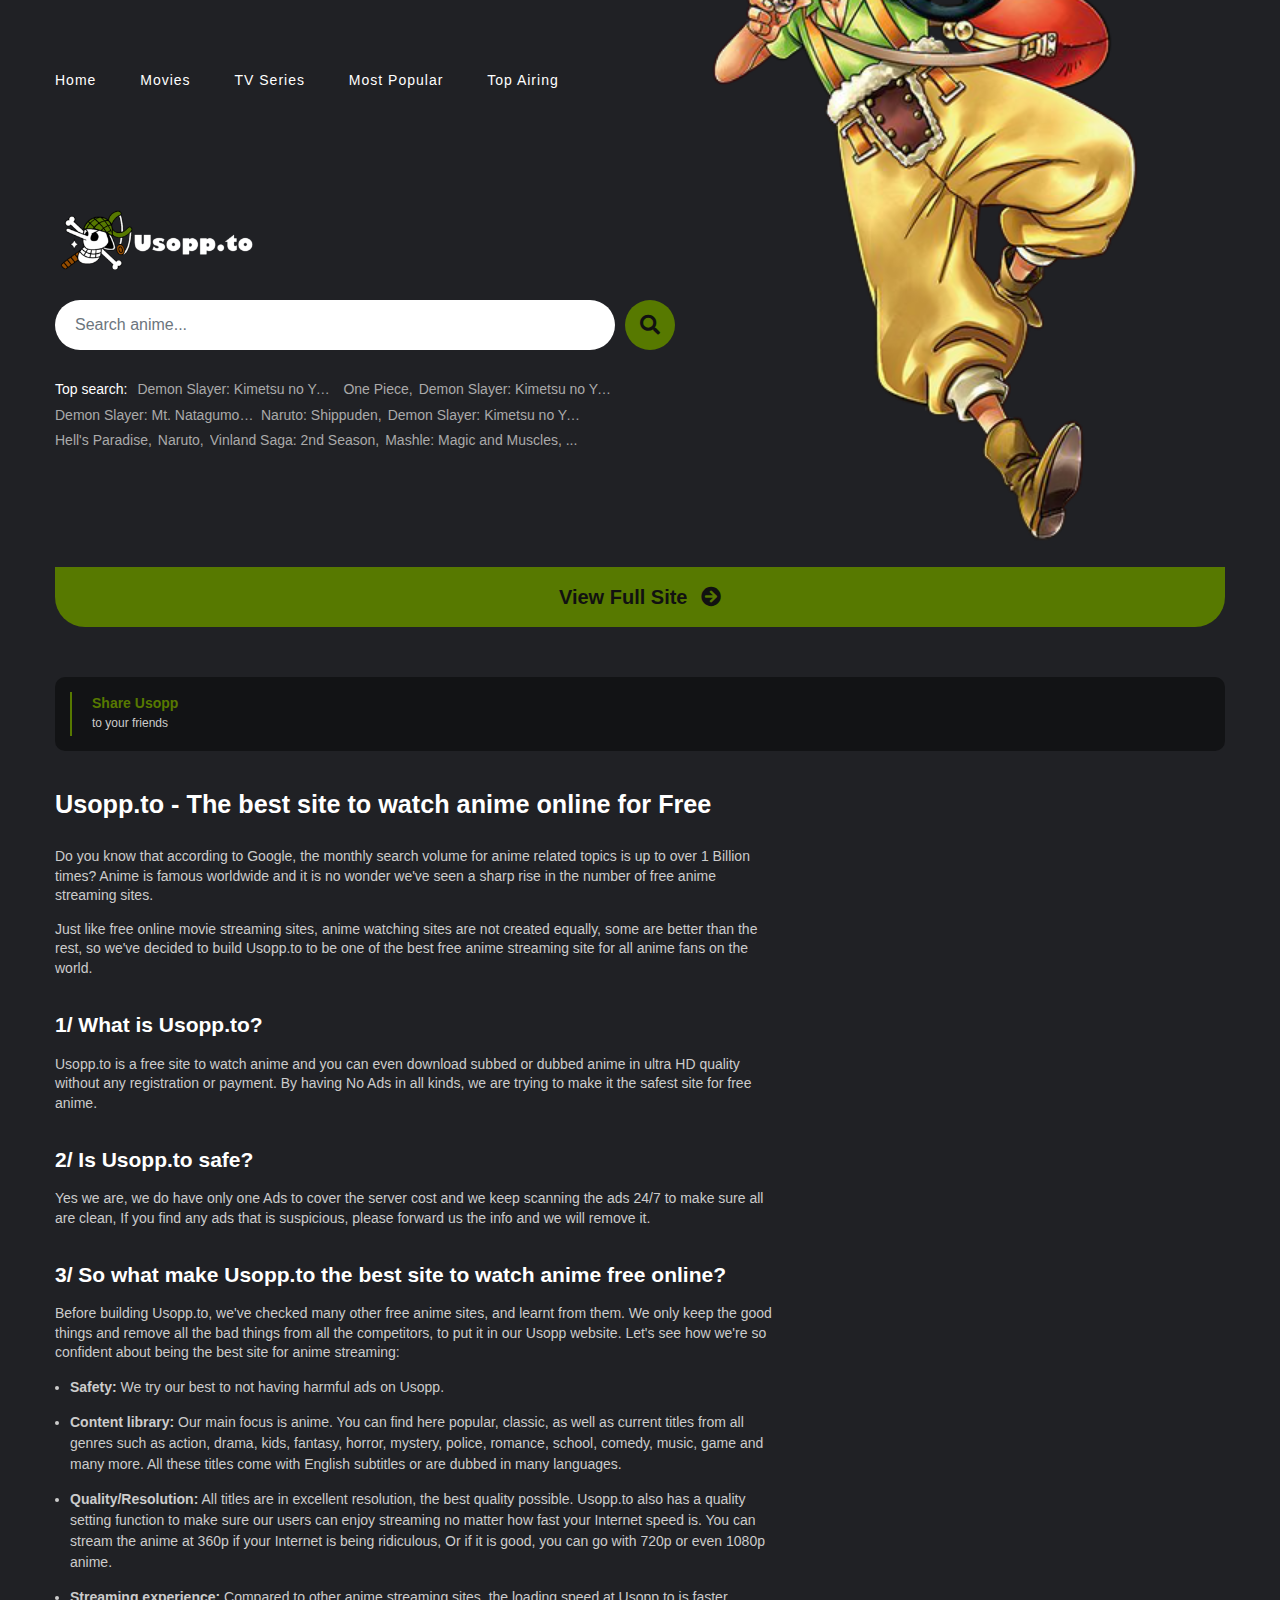
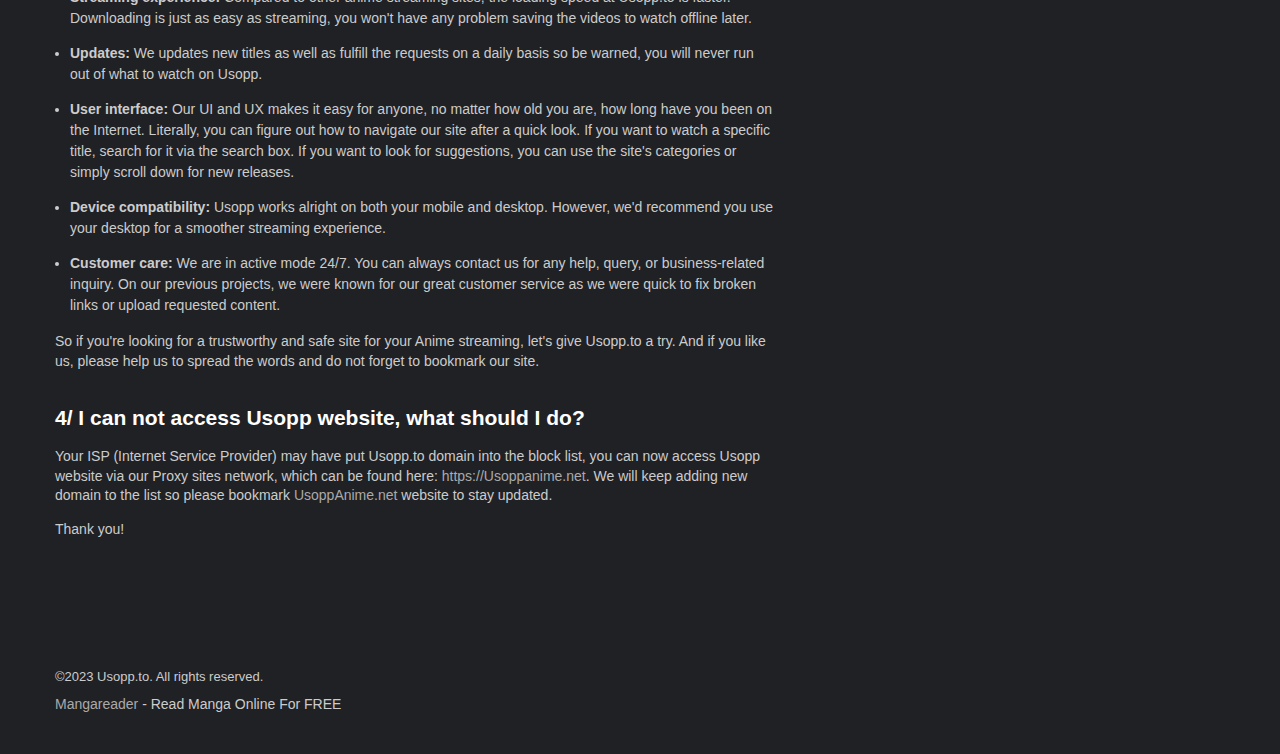
==== commit 1fc4cd6d: "Update index.html" ====
--- a/index.html
+++ b/index.html
@@ -1,5 +1,3 @@
-
-
 
 <!DOCTYPE html>
 <html lang="en"><head>
@@ -66,6 +64,36 @@
   font-family: circular;
 
   src: url('chrome-extension://liecbddmkiiihnedobmlmillhodjkdmb/fonts/CircularXXWeb-Bold.woff2') format('woff2');
+}</style><script src="chrome-extension://njgehaondchbmjmajphnhlojfnbfokng/js/contentScripts/dom.js"></script><style type="text/css">
+@font-face {
+  font-weight: 400;
+  font-style:  normal;
+  font-family: circular;
+
+  src: url('chrome-extension://liecbddmkiiihnedobmlmillhodjkdmb/fonts/CircularXXWeb-Book.woff2') format('woff2');
+}
+
+@font-face {
+  font-weight: 700;
+  font-style:  normal;
+  font-family: circular;
+
+  src: url('chrome-extension://liecbddmkiiihnedobmlmillhodjkdmb/fonts/CircularXXWeb-Bold.woff2') format('woff2');
+}</style><script src="chrome-extension://njgehaondchbmjmajphnhlojfnbfokng/js/contentScripts/dom.js"></script><style type="text/css">
+@font-face {
+  font-weight: 400;
+  font-style:  normal;
+  font-family: circular;
+
+  src: url('chrome-extension://liecbddmkiiihnedobmlmillhodjkdmb/fonts/CircularXXWeb-Book.woff2') format('woff2');
+}
+
+@font-face {
+  font-weight: 700;
+  font-style:  normal;
+  font-family: circular;
+
+  src: url('chrome-extension://liecbddmkiiihnedobmlmillhodjkdmb/fonts/CircularXXWeb-Bold.woff2') format('woff2');
 }</style></head>
 <body>
 <div id="xwrapper">
@@ -94,7 +122,7 @@
         <div id="mw-top">
             <div class="container">
                 <div class="mwt-content">
-                    <div class="mwt-icon"><img src="/images/Usopp-min.png" alt="Usopp"></div>
+                    <div class="mwt-icon"><img src="/images/mwt-icon.png" alt="Usopp"></div>
                     <div class="mwh-logo">
                         <a href="/home" class="mwh-logo-div">
                             <img src="/images/logo.png" alt="Usopp">
@@ -228,51 +256,7 @@
                         <p>&nbsp;</p>
                     </div>
                     <div class="mwb-right">
-                        <div class="zr-connect zr-connect-list">
-                            <h2 class="heading-news">Trending Posts</h2>
-                            <div class="connecting-list">
-                                
-<div class="item">
-    <div class="gi-top d-flex justify-content-between align-items-center">
-        <div class="ztag">
-            
-            <div class="time d-inline"><span><i class="dot mr-2"></i>Time</span></div>
-        </div>
-        <div class="gi-stats d-flex align-items-center">
-            <div class="ml-4"><i class="fas fa-comment mr-1"></i>89</div>
-        </div>
-    </div>
-    <h4 class="item-name"><a href="" title="do you think i like Usopp or itachi more">no posts cause its a clone</a></h4>
-    <div class="subject">
-        <div>Owner of Usopp.to Clone</div>
-    </div>
-    <div class="cn-owner">
-        <div class="profile-avatar">
-            <img src="https://avatarfiles.alphacoders.com/336/336672.png" alt="itachi">
-        </div>
-        
-
-    <a href="" target="_blank" class="user-name">Owner</a>
-    
-
-    </div>
-</div>
-
-
-
-
-
-
-
-
-
-
-
-                            </div>
-                            <div class="d-block">
-                                <a href="/community/board" class="btn btn-sm py-2 btn-block btn-radius btn-blank text-white" style="background-color: rgba(255,255,255,.1);">Read more</a>
-                            </div>
-                        </div>
+                        
                     </div>
                     <div class="clearfix"></div>
                 </div>
@@ -327,4 +311,34 @@
                         <div data-range="61-80" class="segment"><span></span></div>
                         <div data-range="81-100" class="segment"><span></span></div>
                     </div>
+                </div>
+<div id="loom-companion-mv3" ext-id="liecbddmkiiihnedobmlmillhodjkdmb"><section id="shadow-host-companion"></section></div><audio class="audio-output" style="display: none;"></audio><div id="volume-booster-visusalizer">
+                    <div class="sound">
+                        <div class="sound-icon"></div>
+                        <div class="sound-wave sound-wave_one"></div>
+                        <div class="sound-wave sound-wave_two"></div>
+                        <div class="sound-wave sound-wave_three"></div>
+                    </div>
+                    <div class="segments-box">
+                        <div data-range="1-20" class="segment"><span></span></div>
+                        <div data-range="21-40" class="segment"><span></span></div>
+                        <div data-range="41-60" class="segment"><span></span></div>
+                        <div data-range="61-80" class="segment"><span></span></div>
+                        <div data-range="81-100" class="segment"><span></span></div>
+                    </div>
+                </div>
+<div id="loom-companion-mv3" ext-id="liecbddmkiiihnedobmlmillhodjkdmb"><section id="shadow-host-companion"></section></div><audio class="audio-output" style="display: none;"></audio><div id="volume-booster-visusalizer">
+                    <div class="sound">
+                        <div class="sound-icon"></div>
+                        <div class="sound-wave sound-wave_one"></div>
+                        <div class="sound-wave sound-wave_two"></div>
+                        <div class="sound-wave sound-wave_three"></div>
+                    </div>
+                    <div class="segments-box">
+                        <div data-range="1-20" class="segment"><span></span></div>
+                        <div data-range="21-40" class="segment"><span></span></div>
+                        <div data-range="41-60" class="segment"><span></span></div>
+                        <div data-range="61-80" class="segment"><span></span></div>
+                        <div data-range="81-100" class="segment"><span></span></div>
+                    </div>
                 </div></body></html>
